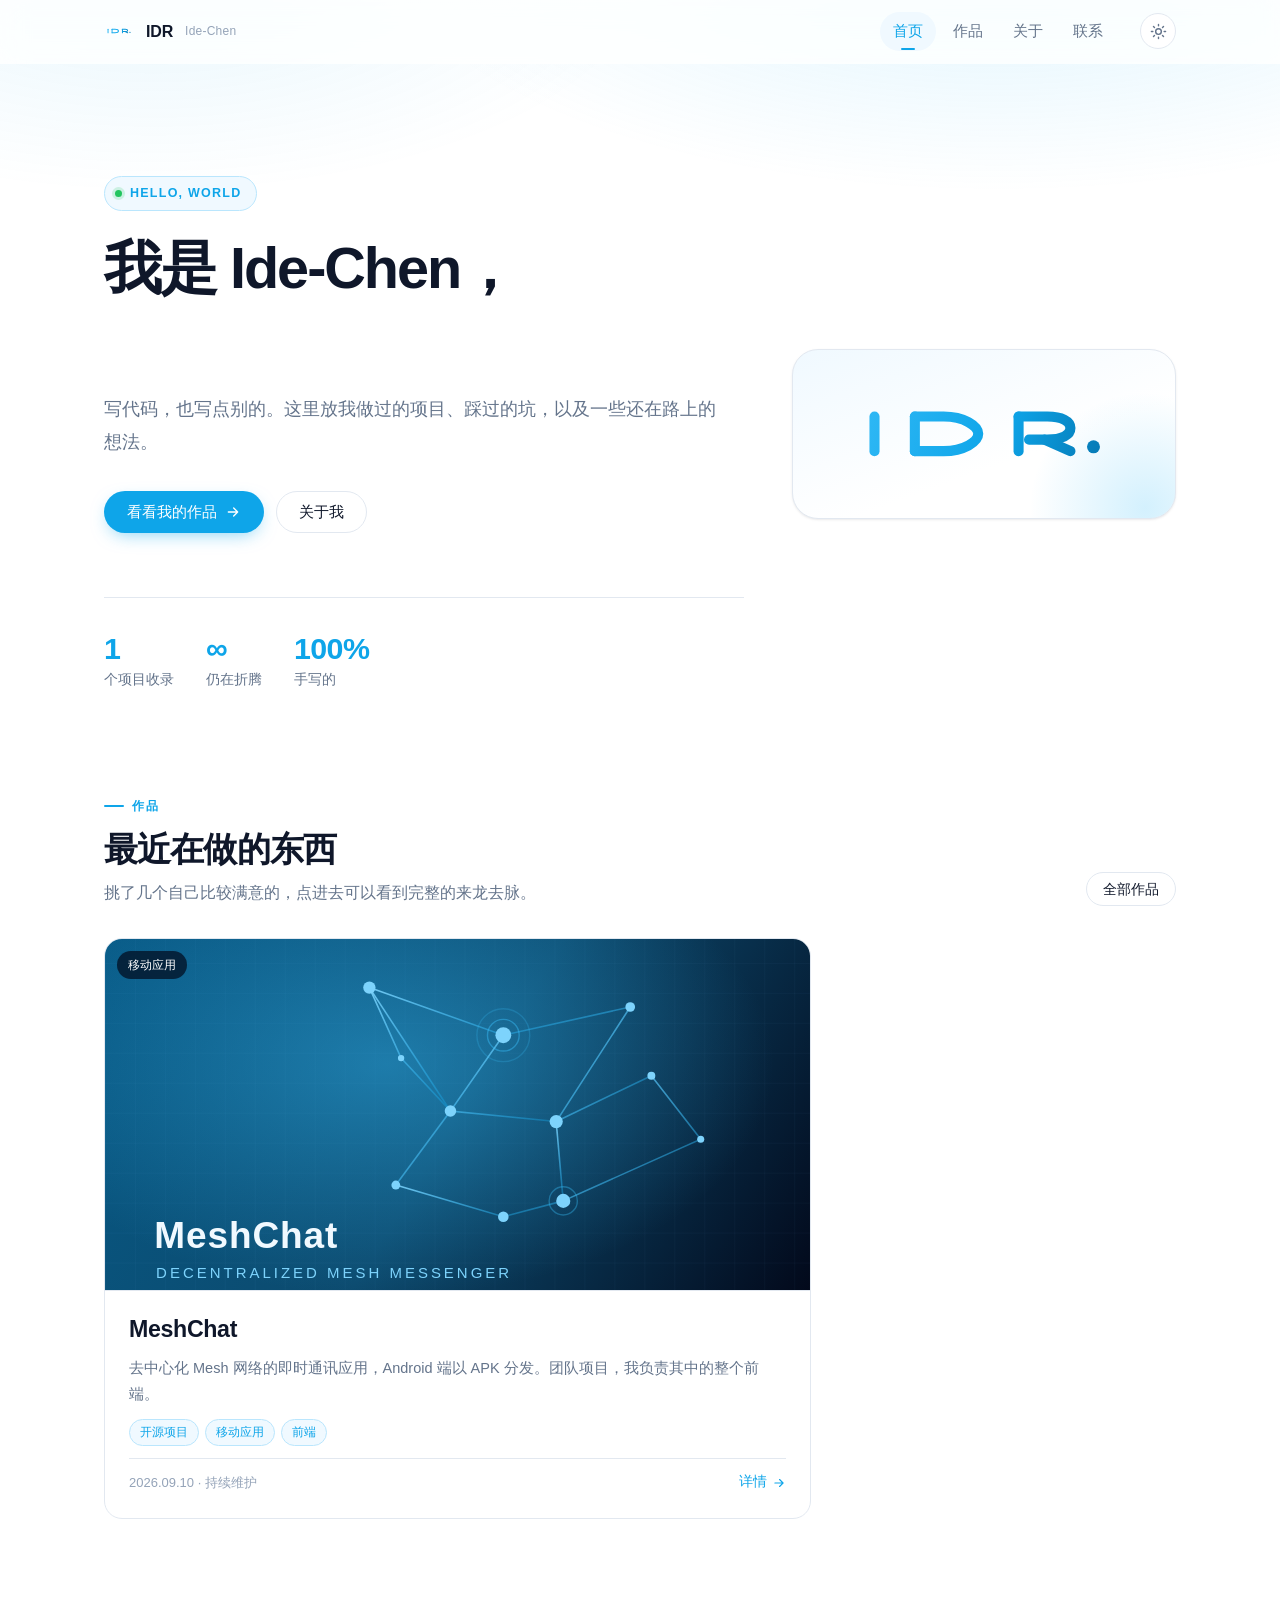
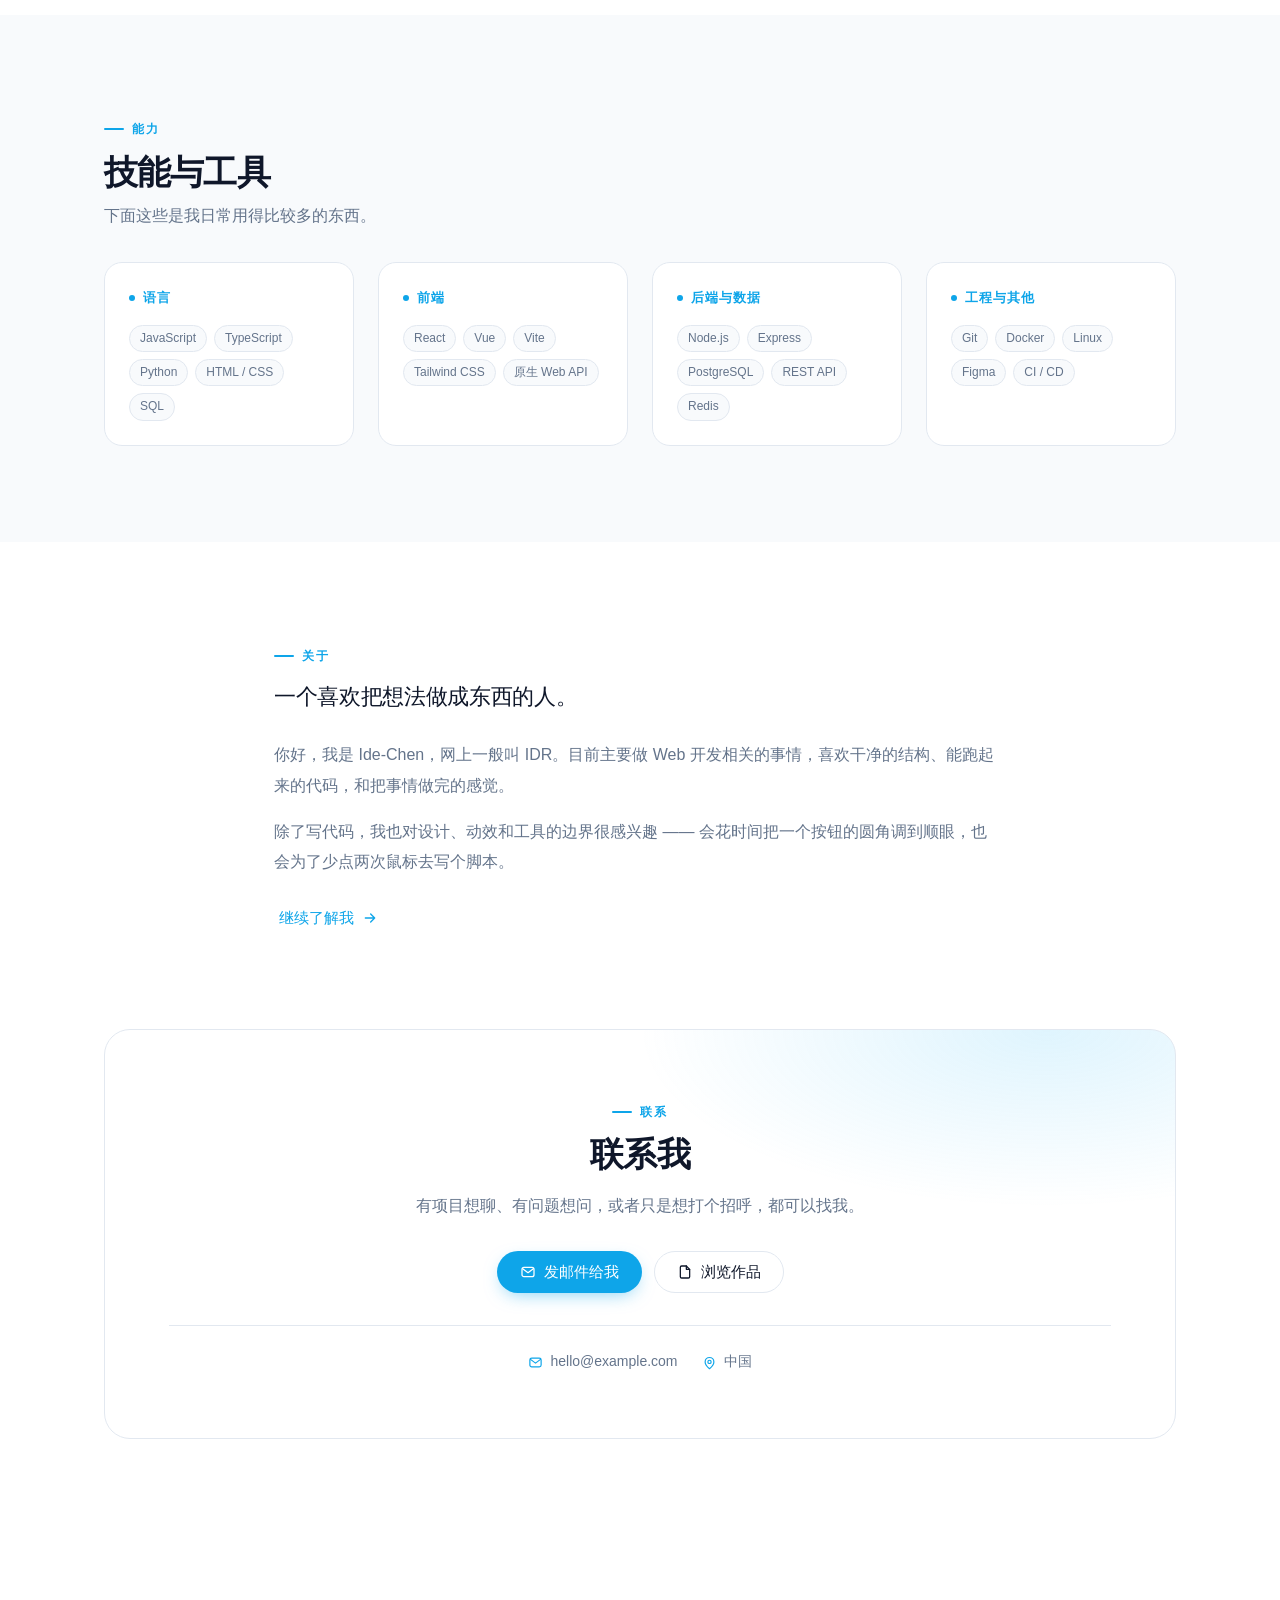
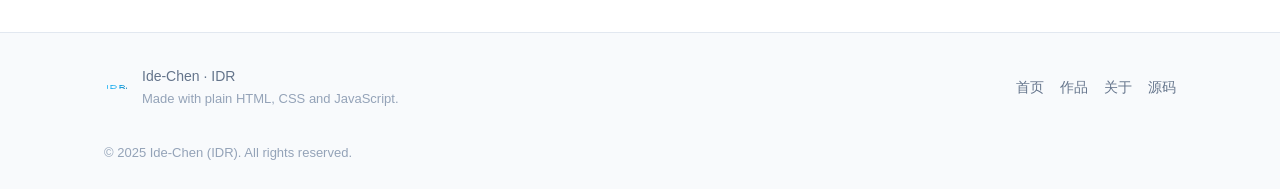
==== index.html @ fd85830f "初始化个人网站：天蓝简约风作品集 + 内容管理后台 站点结构 - 首页 / 作品列表 / 作品详情 / 关于 / 404 - 天蓝色主色，亮暗双主题，零依赖零构建  内容 - 收录作品：MeshCha" ====
<!DOCTYPE html>
<html lang="zh-CN" data-theme="light">
<head>
  <meta charset="UTF-8">
  <meta name="viewport" content="width=device-width, initial-scale=1, viewport-fit=cover">
  <title>Ide-Chen (IDR) · 开发者作品集</title>
  <meta name="description" content="Ide-Chen（代号 IDR）的个人作品集：Web 开发作品、开源项目与技术实验。">
  <meta name="author" content="Ide-Chen (IDR)">
  <meta name="theme-color" content="#ffffff">
  <link rel="icon" href="assets/img/favicon.svg" type="image/svg+xml">
  <link rel="apple-touch-icon" href="assets/img/favicon.svg">
  <link rel="stylesheet" href="assets/css/main.css">
  <script src="assets/js/theme-init.js"></script>
</head>
<body>
  <a class="skip-link" href="#main">跳到主要内容</a>

  <header data-idr-nav></header>

  <main id="main">
    <!-- ============================ 首屏 ============================ -->
    <section class="hero">
      <div class="container hero__grid">
        <div class="hero__inner">
          <div class="hero__kicker"><span class="dot"></span><span data-hero-kicker>HELLO, WORLD</span></div>
          <h1 class="hero__title" data-hero-title></h1>
          <p class="hero__subtitle" data-hero-subtitle></p>
          <div class="hero__cta" data-hero-cta></div>
          <div class="hero__stats" data-hero-stats></div>
        </div>
        <div class="hero__art" data-hero-art aria-hidden="true"></div>
      </div>
    </section>

    <!-- ============================ 精选作品 ============================ -->
    <section class="section" id="works" style="padding-top:0">
      <div class="container">
        <div class="section-head" data-reveal>
          <div class="section-head__text">
            <div class="section-kicker">作品</div>
            <h2 class="section-title">最近在做的东西</h2>
            <p class="section-subtitle">挑了几个自己比较满意的，点进去可以看到完整的来龙去脉。</p>
          </div>
          <a class="btn btn--ghost btn--sm" href="projects.html">全部作品</a>
        </div>
        <div class="grid grid--featured" data-featured-works>
          <div class="loading"><div class="spinner"></div>正在加载作品…</div>
        </div>
      </div>
    </section>

    <!-- ============================ 技能 ============================ -->
    <section class="section section--subtle" id="skills">
      <div class="container">
        <div class="section-head" data-reveal>
          <div class="section-head__text">
            <div class="section-kicker">能力</div>
            <h2 class="section-title" data-skills-title>技能与工具</h2>
            <p class="section-subtitle" data-skills-subtitle></p>
          </div>
        </div>
        <div class="skills" data-skills></div>
      </div>
    </section>

    <!-- ============================ 关于摘要 ============================ -->
    <section class="section" id="about">
      <div class="container container--narrow">
        <div data-reveal>
          <div class="section-kicker">关于</div>
          <p class="about-lead" data-about-lead></p>
          <div class="prose-block" data-about-text></div>
        </div>
      </div>
    </section>

    <!-- ============================ 联系 ============================ -->
    <section class="section" id="contact" style="padding-top:0">
      <div class="container">
        <div class="contact" data-reveal>
          <div class="section-kicker" style="justify-content:center">联系</div>
          <h2 class="contact__title" data-contact-title>联系我</h2>
          <p class="contact__subtitle" data-contact-subtitle></p>
          <div class="contact__actions" data-contact-actions></div>
          <div class="socials" data-contact-socials></div>
          <div class="contact__meta" data-contact-meta></div>
        </div>
      </div>
    </section>
  </main>

  <footer data-idr-footer></footer>

  <script src="assets/js/markdown.js" defer></script>
  <script src="assets/js/store.js" defer></script>
  <script src="assets/js/ui.js" defer></script>
  <script src="assets/js/page-home.js" defer></script>
  <script src="assets/js/boot.js" defer></script>
</body>
</html>
---- assets/css/main.css ----
/* ==========================================================================
   IDR · Ide-Chen 个人站 — 核心设计系统
   主色：天蓝 (Sky)   风格：简约   主题：亮 / 暗
   ========================================================================== */

/* ------------------------------ 设计变量 ------------------------------ */
:root {
  /* 天蓝色板（主色） */
  --sky-50:  #f0f9ff;
  --sky-100: #e0f2fe;
  --sky-200: #bae6fd;
  --sky-300: #7dd3fc;
  --sky-400: #38bdf8;
  --sky-500: #0ea5e9;
  --sky-600: #0284c7;
  --sky-700: #0369a1;
  --sky-800: #075985;
  --sky-900: #0c4a6e;

  /* 中性色 */
  --slate-50:  #f8fafc;
  --slate-100: #f1f5f9;
  --slate-200: #e2e8f0;
  --slate-300: #cbd5e1;
  --slate-400: #94a3b8;
  --slate-500: #64748b;
  --slate-600: #475569;
  --slate-700: #334155;
  --slate-800: #1e293b;
  --slate-900: #0f172a;
  --slate-950: #020617;

  /* 语义化颜色 —— 亮色模式 */
  --primary:        var(--sky-500);
  --primary-hover:  var(--sky-600);
  --primary-soft:   var(--sky-50);
  --primary-border: var(--sky-200);

  --bg:             #ffffff;
  --bg-subtle:      var(--slate-50);
  --bg-muted:       var(--sky-50);
  --surface:        #ffffff;
  --surface-hover:  var(--slate-50);

  --text:           var(--slate-900);
  --text-muted:     var(--slate-500);
  --text-faint:     var(--slate-400);
  --text-invert:    #ffffff;

  --border:         var(--slate-200);
  --border-strong:  var(--slate-300);
  --border-accent:  var(--sky-200);

  --shadow-xs: 0 1px 2px rgba(15, 23, 42, 0.04);
  --shadow-sm: 0 1px 3px rgba(15, 23, 42, 0.06), 0 1px 2px rgba(15, 23, 42, 0.04);
  --shadow-md: 0 4px 16px -2px rgba(15, 23, 42, 0.08), 0 2px 6px -2px rgba(15, 23, 42, 0.05);
  --shadow-lg: 0 16px 40px -12px rgba(2, 132, 199, 0.18), 0 4px 12px -4px rgba(15, 23, 42, 0.06);
  --shadow-glow: 0 0 0 4px rgba(14, 165, 233, 0.14);

  --radius-sm: 8px;
  --radius:    12px;
  --radius-lg: 18px;
  --radius-xl: 26px;
  --radius-full: 999px;

  --space-1: 0.25rem;
  --space-2: 0.5rem;
  --space-3: 0.75rem;
  --space-4: 1rem;
  --space-5: 1.5rem;
  --space-6: 2rem;
  --space-7: 3rem;
  --space-8: 4rem;
  --space-9: 6rem;

  --font-sans: "Inter", -apple-system, BlinkMacSystemFont, "Segoe UI",
               "PingFang SC", "HarmonyOS Sans SC", "Microsoft YaHei UI",
               "Microsoft YaHei", "Hiragino Sans GB", sans-serif;
  --font-mono: "SFMono-Regular", "JetBrains Mono", Consolas, "Liberation Mono",
               Menlo, monospace;

  --container: 1120px;
  --container-narrow: 780px;

  --nav-height: 64px;
  --ease: cubic-bezier(0.4, 0, 0.2, 1);
  --ease-out: cubic-bezier(0.16, 1, 0.3, 1);
  --dur-fast: 140ms;
  --dur: 220ms;
  --dur-slow: 420ms;

  color-scheme: light;
}

/* 语义化颜色 —— 暗色模式 */
[data-theme="dark"] {
  --primary:        var(--sky-400);
  --primary-hover:  var(--sky-300);
  --primary-soft:   rgba(56, 189, 248, 0.10);
  --primary-border: rgba(56, 189, 248, 0.28);

  --bg:             var(--slate-950);
  --bg-subtle:      #0b1220;
  --bg-muted:       rgba(56, 189, 248, 0.06);
  --surface:        #0e1729;
  --surface-hover:  #14203a;

  --text:           #e8eef7;
  --text-muted:     #93a4bd;
  --text-faint:     #64748b;
  --text-invert:    var(--slate-950);

  --border:         #1e2b45;
  --border-strong:  #2b3a58;
  --border-accent:  rgba(56, 189, 248, 0.3);

  --shadow-xs: 0 1px 2px rgba(0, 0, 0, 0.4);
  --shadow-sm: 0 1px 3px rgba(0, 0, 0, 0.5);
  --shadow-md: 0 4px 20px -4px rgba(0, 0, 0, 0.6);
  --shadow-lg: 0 20px 50px -16px rgba(0, 0, 0, 0.75), 0 0 0 1px rgba(56, 189, 248, 0.06);
  --shadow-glow: 0 0 0 4px rgba(56, 189, 248, 0.18);

  color-scheme: dark;
}

/* ------------------------------ 基础重置 ------------------------------ */
*, *::before, *::after { box-sizing: border-box; }

html {
  -webkit-text-size-adjust: 100%;
  scroll-behavior: smooth;
  scroll-padding-top: calc(var(--nav-height) + var(--space-5));
}

body {
  margin: 0;
  font-family: var(--font-sans);
  font-size: 16px;
  line-height: 1.7;
  color: var(--text);
  background: var(--bg);
  -webkit-font-smoothing: antialiased;
  -moz-osx-font-smoothing: grayscale;
  transition: background-color var(--dur) var(--ease), color var(--dur) var(--ease);
  overflow-wrap: break-word;
}

/* 天蓝色氛围光，非常淡，只在亮色模式的页面顶部 */
body::before {
  content: "";
  position: fixed;
  inset: 0 0 auto 0;
  height: 620px;
  pointer-events: none;
  z-index: 0;
  background:
    radial-gradient(900px 380px at 78% -12%, rgba(56, 189, 248, 0.18), transparent 70%),
    radial-gradient(700px 320px at 12% -6%, rgba(14, 165, 233, 0.10), transparent 72%);
  transition: opacity var(--dur-slow) var(--ease);
}
[data-theme="dark"] body::before {
  background:
    radial-gradient(900px 380px at 78% -12%, rgba(56, 189, 248, 0.16), transparent 70%),
    radial-gradient(700px 320px at 12% -6%, rgba(2, 132, 199, 0.14), transparent 72%);
}

h1, h2, h3, h4, h5, h6 {
  margin: 0;
  line-height: 1.25;
  font-weight: 650;
  letter-spacing: -0.015em;
}
p { margin: 0; }
ul, ol { margin: 0; padding: 0; }
li { list-style: none; }
img, svg, video { max-width: 100%; display: block; }
a { color: var(--primary); text-decoration: none; transition: color var(--dur-fast) var(--ease); }
a:hover { color: var(--primary-hover); }
button, input, textarea, select { font: inherit; color: inherit; }
button { cursor: pointer; }
hr { border: 0; border-top: 1px solid var(--border); margin: var(--space-6) 0; }

::selection { background: var(--sky-200); color: var(--slate-900); }
[data-theme="dark"] ::selection { background: var(--sky-700); color: #fff; }

:focus-visible {
  outline: 2px solid var(--primary);
  outline-offset: 3px;
  border-radius: 4px;
}

/* 可访问性：仅屏幕阅读器可见 */
.sr-only {
  position: absolute; width: 1px; height: 1px;
  padding: 0; margin: -1px; overflow: hidden;
  clip: rect(0 0 0 0); white-space: nowrap; border: 0;
}

/* 跳转到主内容 */
.skip-link {
  position: absolute; top: -100px; left: var(--space-4);
  z-index: 200; padding: var(--space-2) var(--space-4);
  background: var(--primary); color: #fff;
  border-radius: var(--radius-sm); font-size: 14px;
}
.skip-link:focus { top: var(--space-3); color: #fff; }

/* ------------------------------ 布局 ------------------------------ */
.container {
  width: 100%;
  max-width: var(--container);
  margin-inline: auto;
  padding-inline: var(--space-5);
  position: relative;
  z-index: 1;
}
.container--narrow { max-width: var(--container-narrow); }

.section { padding-block: var(--space-9); }
.section--tight { padding-block: var(--space-7); }
.section--subtle { background: var(--bg-subtle); }

.section-head {
  display: flex;
  align-items: flex-end;
  justify-content: space-between;
  gap: var(--space-5);
  margin-bottom: var(--space-6);
  flex-wrap: wrap;
}
.section-head__text { max-width: 620px; }
.section-title {
  font-size: clamp(1.6rem, 3.2vw, 2.15rem);
  letter-spacing: -0.025em;
}
.section-subtitle {
  margin-top: var(--space-2);
  color: var(--text-muted);
  font-size: 1rem;
}
.section-kicker {
  display: inline-flex;
  align-items: center;
  gap: var(--space-2);
  font-size: 12px;
  font-weight: 600;
  letter-spacing: 0.14em;
  text-transform: uppercase;
  color: var(--primary);
  margin-bottom: var(--space-3);
}
.section-kicker::before {
  content: "";
  width: 20px; height: 2px;
  background: var(--primary);
  border-radius: 2px;
}

/* ------------------------------ 顶部导航 ------------------------------ */
.nav {
  position: sticky;
  top: 0;
  z-index: 100;
  height: var(--nav-height);
  display: flex;
  align-items: center;
  background: color-mix(in srgb, var(--bg) 82%, transparent);
  backdrop-filter: saturate(180%) blur(14px);
  -webkit-backdrop-filter: saturate(180%) blur(14px);
  border-bottom: 1px solid transparent;
  transition: border-color var(--dur) var(--ease), background-color var(--dur) var(--ease);
}
.nav.is-scrolled { border-bottom-color: var(--border); }

.nav__inner {
  width: 100%;
  max-width: var(--container);
  margin-inline: auto;
  padding-inline: var(--space-5);
  display: flex;
  align-items: center;
  gap: var(--space-5);
}

.brand {
  display: inline-flex;
  align-items: center;
  gap: var(--space-3);
  color: var(--text);
  font-weight: 650;
  letter-spacing: -0.01em;
  flex-shrink: 0;
}
.brand:hover { color: var(--text); }
.brand__mark {
  width: 30px; height: 30px;
  flex-shrink: 0;
  transition: transform var(--dur) var(--ease-out);
}
.brand:hover .brand__mark { transform: rotate(-6deg) scale(1.06); }
.brand__name { font-size: 16px; }
.brand__sub {
  font-size: 12px;
  font-weight: 500;
  color: var(--text-faint);
  letter-spacing: 0.02em;
}
@media (max-width: 560px) { .brand__sub { display: none; } }

.nav__links {
  display: flex;
  align-items: center;
  gap: var(--space-1);
  margin-left: auto;
}
.nav__link {
  position: relative;
  padding: 7px 13px;
  border-radius: var(--radius-full);
  font-size: 14.5px;
  font-weight: 500;
  color: var(--text-muted);
  transition: color var(--dur-fast) var(--ease), background-color var(--dur-fast) var(--ease);
  white-space: nowrap;
}
.nav__link:hover { color: var(--text); background: var(--surface-hover); }
.nav__link.is-active { color: var(--primary); background: var(--primary-soft); }
.nav__link.is-active::after {
  content: "";
  position: absolute;
  left: 50%; bottom: 1px;
  transform: translateX(-50%);
  width: 14px; height: 2px;
  border-radius: 2px;
  background: var(--primary);
}

.nav__actions { display: flex; align-items: center; gap: var(--space-2); }

/* 主题切换按钮 */
.theme-toggle {
  width: 36px; height: 36px;
  display: grid;
  place-items: center;
  border: 1px solid var(--border);
  border-radius: var(--radius-full);
  background: var(--surface);
  color: var(--text-muted);
  transition: all var(--dur) var(--ease);
  flex-shrink: 0;
}
.theme-toggle:hover {
  color: var(--primary);
  border-color: var(--primary-border);
  background: var(--primary-soft);
}
.theme-toggle svg { width: 17px; height: 17px; }
.theme-toggle .icon-moon { display: none; }
.theme-toggle .icon-sun  { display: block; }
[data-theme="dark"] .theme-toggle .icon-moon { display: block; }
[data-theme="dark"] .theme-toggle .icon-sun  { display: none; }

/* 移动端菜单按钮 */
.nav__burger {
  display: none;
  width: 36px; height: 36px;
  border: 1px solid var(--border);
  border-radius: var(--radius-sm);
  background: var(--surface);
  color: var(--text-muted);
  place-items: center;
}
.nav__burger svg { width: 18px; height: 18px; }

@media (max-width: 860px) {
  .nav__burger { display: grid; }
  .nav__links {
    position: fixed;
    inset: var(--nav-height) 0 auto 0;
    flex-direction: column;
    align-items: stretch;
    gap: 2px;
    margin: 0;
    padding: var(--space-4) var(--space-5) var(--space-5);
    background: var(--bg);
    border-bottom: 1px solid var(--border);
    box-shadow: var(--shadow-md);
    transform: translateY(-8px);
    opacity: 0;
    pointer-events: none;
    transition: opacity var(--dur) var(--ease), transform var(--dur) var(--ease);
  }
  .nav__links.is-open { opacity: 1; transform: translateY(0); pointer-events: auto; }
  .nav__link { padding: 12px 14px; border-radius: var(--radius); font-size: 16px; }
  .nav__link.is-active::after { display: none; }
}

/* ------------------------------ 按钮 ------------------------------ */
.btn {
  display: inline-flex;
  align-items: center;
  justify-content: center;
  gap: var(--space-2);
  padding: 11px 22px;
  border: 1px solid transparent;
  border-radius: var(--radius-full);
  font-size: 15px;
  font-weight: 550;
  line-height: 1.2;
  text-align: center;
  white-space: nowrap;
  transition: all var(--dur) var(--ease);
}
.btn svg { width: 16px; height: 16px; flex-shrink: 0; }
.btn:active { transform: translateY(1px) scale(0.99); }

.btn--primary {
  background: var(--primary);
  color: #fff;
  box-shadow: 0 6px 18px -6px rgba(14, 165, 233, 0.55);
}
.btn--primary:hover {
  background: var(--primary-hover);
  color: #fff;
  box-shadow: 0 10px 24px -8px rgba(14, 165, 233, 0.65);
  transform: translateY(-1px);
}
[data-theme="dark"] .btn--primary { color: var(--slate-950); }
[data-theme="dark"] .btn--primary:hover { color: var(--slate-950); }

.btn--ghost {
  background: var(--surface);
  color: var(--text);
  border-color: var(--border);
}
.btn--ghost:hover {
  border-color: var(--primary-border);
  background: var(--primary-soft);
  color: var(--primary);
  transform: translateY(-1px);
}

.btn--text {
  padding: 6px 4px;
  background: none;
  color: var(--primary);
  font-weight: 550;
}
.btn--text:hover { gap: var(--space-3); color: var(--primary-hover); }

.btn--sm { padding: 8px 16px; font-size: 14px; }
.btn--danger { background: #ef4444; color: #fff; }
.btn--danger:hover { background: #dc2626; color: #fff; }
.btn[disabled] { opacity: 0.5; pointer-events: none; }

/* ------------------------------ 首屏 Hero ------------------------------ */
.hero {
  position: relative;
  padding-top: clamp(3.5rem, 9vw, 7rem);
  padding-bottom: clamp(3rem, 8vw, 6rem);
}
.hero__inner { max-width: 780px; }
.hero__kicker {
  display: inline-flex;
  align-items: center;
  gap: var(--space-2);
  padding: 6px 14px 6px 10px;
  border: 1px solid var(--primary-border);
  border-radius: var(--radius-full);
  background: var(--primary-soft);
  color: var(--primary);
  font-size: 12.5px;
  font-weight: 600;
  letter-spacing: 0.1em;
  margin-bottom: var(--space-5);
}
.hero__kicker .dot {
  width: 7px; height: 7px;
  border-radius: 50%;
  background: #22c55e;
  box-shadow: 0 0 0 3px rgba(34, 197, 94, 0.18);
  animation: pulse-dot 2.4s var(--ease) infinite;
}
@keyframes pulse-dot {
  0%, 100% { box-shadow: 0 0 0 3px rgba(34, 197, 94, 0.18); }
  50%      { box-shadow: 0 0 0 6px rgba(34, 197, 94, 0.05); }
}

.hero__title {
  font-size: clamp(2.1rem, 6vw, 3.6rem);
  line-height: 1.16;
  letter-spacing: -0.035em;
  font-weight: 700;
}
.hero__title .accent {
  background: linear-gradient(100deg, var(--sky-400), var(--sky-600));
  -webkit-background-clip: text;
  background-clip: text;
  color: transparent;
}
[data-theme="dark"] .hero__title .accent {
  background: linear-gradient(100deg, var(--sky-300), var(--sky-500));
  -webkit-background-clip: text;
  background-clip: text;
}
.hero__subtitle {
  margin-top: var(--space-5);
  font-size: clamp(1rem, 1.6vw, 1.125rem);
  color: var(--text-muted);
  max-width: 620px;
  line-height: 1.85;
}
.hero__cta {
  display: flex;
  flex-wrap: wrap;
  gap: var(--space-3);
  margin-top: var(--space-6);
}
.hero__stats {
  display: flex;
  flex-wrap: wrap;
  gap: var(--space-6);
  margin-top: var(--space-8);
  padding-top: var(--space-6);
  border-top: 1px solid var(--border);
}
.stat__value {
  font-size: clamp(1.5rem, 3vw, 1.9rem);
  font-weight: 700;
  letter-spacing: -0.02em;
  color: var(--primary);
  line-height: 1.2;
  font-variant-numeric: tabular-nums;
}
.stat__label {
  font-size: 13.5px;
  color: var(--text-muted);
  margin-top: 2px;
}

/* Hero 右侧：大 Logo 展示 */
.hero__grid {
  display: grid;
  grid-template-columns: minmax(0, 1.25fr) minmax(0, 0.75fr);
  gap: var(--space-7);
  align-items: center;
}
@media (max-width: 980px) {
  .hero__grid { grid-template-columns: 1fr; gap: var(--space-6); }
}
.hero__art {
  display: grid;
  place-items: center;
  padding: var(--space-6);
  border: 1px solid var(--border);
  border-radius: var(--radius-xl);
  background:
    linear-gradient(160deg, var(--primary-soft), transparent 62%),
    var(--surface);
  box-shadow: var(--shadow-sm);
  position: relative;
  overflow: hidden;
}
.hero__art::after {
  content: "";
  position: absolute;
  width: 240px; height: 240px;
  right: -90px; bottom: -110px;
  border-radius: 50%;
  background: radial-gradient(circle, rgba(56, 189, 248, 0.22), transparent 68%);
  pointer-events: none;
}
.hero__art svg { width: 100%; max-width: 300px; height: auto; position: relative; z-index: 1; }

/* Logo 描边绘制动画 */
.logo-draw [data-draw] {
  stroke-dasharray: var(--len, 120);
  stroke-dashoffset: var(--len, 120);
  animation: draw-line 900ms var(--ease-out) forwards;
}
.logo-draw [data-draw="1"] { animation-delay: 60ms; }
.logo-draw [data-draw="2"] { animation-delay: 200ms; }
.logo-draw [data-draw="3"] { animation-delay: 380ms; }
.logo-draw [data-draw="4"] { animation-delay: 560ms; }
.logo-draw [data-draw="5"] { animation-delay: 700ms; }
.logo-draw [data-draw="6"] { animation-delay: 820ms; }
.logo-draw [data-dot] { opacity: 0; animation: fade-in 420ms var(--ease) 1000ms forwards; }
@keyframes draw-line { to { stroke-dashoffset: 0; } }
@keyframes fade-in { to { opacity: 1; } }
.logo-draw.is-static [data-draw] { stroke-dashoffset: 0; animation: none; }
.logo-draw.is-static [data-dot] { opacity: 1; animation: none; }

/* ------------------------------ 项目卡片 ------------------------------ */
.grid {
  display: grid;
  gap: var(--space-5);
  grid-template-columns: repeat(auto-fill, minmax(310px, 1fr));
}
.grid--2 { grid-template-columns: repeat(auto-fill, minmax(360px, 1fr)); }

.card {
  display: flex;
  flex-direction: column;
  border: 1px solid var(--border);
  border-radius: var(--radius-lg);
  background: var(--surface);
  overflow: hidden;
  transition: transform var(--dur) var(--ease-out),
              box-shadow var(--dur) var(--ease-out),
              border-color var(--dur) var(--ease);
}
.card:hover {
  transform: translateY(-4px);
  border-color: var(--primary-border);
  box-shadow: var(--shadow-lg);
}
.card__media {
  position: relative;
  display: block;
  aspect-ratio: 16 / 10;
  background: var(--bg-muted);
  overflow: hidden;
  border-bottom: 1px solid var(--border);
}
.card__media img {
  width: 100%; height: 100%;
  object-fit: cover;
  transition: transform var(--dur-slow) var(--ease-out);
}
.card:hover .card__media img { transform: scale(1.04); }
.card__badge {
  position: absolute;
  top: var(--space-3); left: var(--space-3);
  padding: 4px 11px;
  border-radius: var(--radius-full);
  background: color-mix(in srgb, var(--slate-950) 68%, transparent);
  backdrop-filter: blur(8px);
  color: #fff;
  font-size: 12px;
  font-weight: 550;
  letter-spacing: 0.01em;
}
.card__body {
  padding: var(--space-5);
  display: flex;
  flex-direction: column;
  flex: 1;
  gap: var(--space-3);
}
.card__title {
  font-size: 1.18rem;
  letter-spacing: -0.015em;
  transition: color var(--dur-fast) var(--ease);
}
.card:hover .card__title { color: var(--primary); }
.card__excerpt {
  color: var(--text-muted);
  font-size: 14.5px;
  line-height: 1.75;
  flex: 1;
  display: -webkit-box;
  -webkit-line-clamp: 3;
  -webkit-box-orient: vertical;
  overflow: hidden;
}
.card__foot {
  display: flex;
  align-items: center;
  justify-content: space-between;
  gap: var(--space-3);
  padding-top: var(--space-3);
  border-top: 1px solid var(--border);
  font-size: 13px;
  color: var(--text-faint);
}
.card__more {
  display: inline-flex;
  align-items: center;
  gap: 5px;
  color: var(--primary);
  font-weight: 550;
  font-size: 13.5px;
}
.card__more svg { width: 14px; height: 14px; transition: transform var(--dur) var(--ease); }
.card:hover .card__more svg { transform: translateX(3px); }

/* 标签 */
.tags { display: flex; flex-wrap: wrap; gap: 6px; }
.tag {
  display: inline-flex;
  align-items: center;
  padding: 3px 10px;
  border: 1px solid var(--border-accent);
  border-radius: var(--radius-full);
  background: var(--primary-soft);
  color: var(--primary);
  font-size: 12px;
  font-weight: 500;
  line-height: 1.6;
  white-space: nowrap;
}
.tag--plain {
  background: var(--bg-subtle);
  border-color: var(--border);
  color: var(--text-muted);
}

/* 首页精选：第一个大一点 */
.grid--featured > .card:first-child { grid-column: span 2; }
.grid--featured > .card:first-child .card__media { aspect-ratio: 16 / 8; }
.grid--featured > .card:first-child .card__title { font-size: 1.45rem; }
.grid--featured > .card:first-child .card__excerpt { -webkit-line-clamp: 2; }
@media (max-width: 720px) { .grid--featured > .card:first-child { grid-column: span 1; } }

/* ------------------------------ 筛选工具栏 ------------------------------ */
.toolbar {
  display: flex;
  flex-wrap: wrap;
  align-items: center;
  gap: var(--space-3);
  margin-bottom: var(--space-5);
}
.search {
  position: relative;
  flex: 1;
  min-width: 220px;
  max-width: 340px;
}
.search svg {
  position: absolute;
  left: 13px; top: 50%;
  transform: translateY(-50%);
  width: 16px; height: 16px;
  color: var(--text-faint);
  pointer-events: none;
}
.search input {
  width: 100%;
  padding: 10px 14px 10px 38px;
  border: 1px solid var(--border);
  border-radius: var(--radius-full);
  background: var(--surface);
  font-size: 14.5px;
  transition: border-color var(--dur-fast) var(--ease), box-shadow var(--dur-fast) var(--ease);
}
.search input::placeholder { color: var(--text-faint); }
.search input:focus {
  outline: none;
  border-color: var(--primary);
  box-shadow: var(--shadow-glow);
}

.filters { display: flex; flex-wrap: wrap; gap: var(--space-2); }
.chip {
  padding: 7px 15px;
  border: 1px solid var(--border);
  border-radius: var(--radius-full);
  background: var(--surface);
  color: var(--text-muted);
  font-size: 13.5px;
  font-weight: 500;
  transition: all var(--dur-fast) var(--ease);
}
.chip:hover { color: var(--text); border-color: var(--border-strong); }
.chip.is-active {
  background: var(--primary);
  border-color: var(--primary);
  color: #fff;
}
[data-theme="dark"] .chip.is-active { color: var(--slate-950); }

.result-count {
  margin-left: auto;
  font-size: 13.5px;
  color: var(--text-faint);
  font-variant-numeric: tabular-nums;
}

/* 空状态 */
.empty {
  padding: var(--space-9) var(--space-5);
  text-align: center;
  color: var(--text-muted);
  border: 1px dashed var(--border-strong);
  border-radius: var(--radius-lg);
  background: var(--bg-subtle);
}
.empty svg { width: 40px; height: 40px; margin: 0 auto var(--space-4); color: var(--text-faint); }
.empty h3 { font-size: 1.05rem; margin-bottom: var(--space-2); }
.empty p { font-size: 14.5px; }

/* ------------------------------ 关于 / 技能 ------------------------------ */
.about-lead {
  font-size: clamp(1.1rem, 2.2vw, 1.4rem);
  line-height: 1.7;
  color: var(--text);
  font-weight: 500;
  letter-spacing: -0.015em;
  max-width: 720px;
}
.prose-block { margin-top: var(--space-5); max-width: 720px; }
.prose-block p { color: var(--text-muted); margin-bottom: var(--space-4); line-height: 1.9; }
.prose-block p:last-child { margin-bottom: 0; }

.timeline { position: relative; padding-left: var(--space-6); margin-top: var(--space-6); }
.timeline::before {
  content: "";
  position: absolute;
  left: 5px; top: 8px; bottom: 8px;
  width: 2px;
  background: linear-gradient(var(--primary), var(--border));
  border-radius: 2px;
}
.timeline__item { position: relative; padding-bottom: var(--space-6); }
.timeline__item:last-child { padding-bottom: 0; }
.timeline__item::before {
  content: "";
  position: absolute;
  left: calc(-1 * var(--space-6) + 1px);
  top: 9px;
  width: 10px; height: 10px;
  border-radius: 50%;
  background: var(--bg);
  border: 2px solid var(--primary);
}
.timeline__period {
  font-size: 12.5px;
  font-weight: 600;
  letter-spacing: 0.06em;
  color: var(--primary);
  text-transform: uppercase;
}
.timeline__title { font-size: 1.05rem; margin-top: 3px; }
.timeline__desc { color: var(--text-muted); font-size: 14.5px; margin-top: var(--space-2); }

.skills {
  display: grid;
  gap: var(--space-5);
  grid-template-columns: repeat(auto-fit, minmax(230px, 1fr));
}
.skill-group {
  padding: var(--space-5);
  border: 1px solid var(--border);
  border-radius: var(--radius-lg);
  background: var(--surface);
  transition: border-color var(--dur) var(--ease), transform var(--dur) var(--ease-out);
}
.skill-group:hover { border-color: var(--primary-border); transform: translateY(-2px); }
.skill-group__name {
  font-size: 13px;
  font-weight: 650;
  letter-spacing: 0.08em;
  text-transform: uppercase;
  color: var(--primary);
  margin-bottom: var(--space-4);
  display: flex;
  align-items: center;
  gap: var(--space-2);
}
.skill-group__name::before {
  content: "";
  width: 6px; height: 6px;
  border-radius: 50%;
  background: var(--primary);
}
.skill-list { display: flex; flex-wrap: wrap; gap: 7px; }

/* ------------------------------ 联系区 ------------------------------ */
.contact {
  position: relative;
  padding: clamp(2.5rem, 6vw, 4rem);
  border: 1px solid var(--border);
  border-radius: var(--radius-xl);
  background:
    radial-gradient(600px 260px at 88% 0%, rgba(56, 189, 248, 0.16), transparent 68%),
    var(--surface);
  overflow: hidden;
  text-align: center;
}
.contact__title { font-size: clamp(1.5rem, 3.4vw, 2.1rem); letter-spacing: -0.025em; }
.contact__subtitle {
  margin: var(--space-4) auto 0;
  max-width: 520px;
  color: var(--text-muted);
}
.contact__actions {
  display: flex;
  flex-wrap: wrap;
  justify-content: center;
  gap: var(--space-3);
  margin-top: var(--space-6);
}
.contact__meta {
  display: flex;
  flex-wrap: wrap;
  justify-content: center;
  gap: var(--space-5);
  margin-top: var(--space-6);
  padding-top: var(--space-5);
  border-top: 1px solid var(--border);
  font-size: 14px;
  color: var(--text-muted);
}
.contact__meta span { display: inline-flex; align-items: center; gap: 7px; }
.contact__meta svg { width: 15px; height: 15px; color: var(--primary); }

.socials { display: flex; flex-wrap: wrap; gap: var(--space-2); justify-content: center; }
.social-link {
  display: inline-flex;
  align-items: center;
  gap: 7px;
  padding: 8px 15px;
  border: 1px solid var(--border);
  border-radius: var(--radius-full);
  background: var(--surface);
  color: var(--text-muted);
  font-size: 14px;
  font-weight: 500;
  transition: all var(--dur-fast) var(--ease);
}
.social-link:hover {
  color: var(--primary);
  border-color: var(--primary-border);
  background: var(--primary-soft);
  transform: translateY(-1px);
}
.social-link svg { width: 15px; height: 15px; }

/* ------------------------------ 页脚 ------------------------------ */
.footer {
  margin-top: var(--space-9);
  border-top: 1px solid var(--border);
  background: var(--bg-subtle);
}
.footer__inner {
  display: flex;
  flex-wrap: wrap;
  align-items: center;
  justify-content: space-between;
  gap: var(--space-4);
  padding-block: var(--space-6);
  font-size: 14px;
  color: var(--text-muted);
}
.footer__brand { display: flex; align-items: center; gap: var(--space-3); }
.footer__brand svg { width: 26px; height: 26px; }
.footer__note { font-size: 13px; color: var(--text-faint); }
.footer__links { display: flex; gap: var(--space-4); }
.footer__links a { color: var(--text-muted); font-size: 14px; }
.footer__links a:hover { color: var(--primary); }

/* ------------------------------ 内页页头 ------------------------------ */
.page-head {
  padding-top: clamp(2.5rem, 6vw, 4.5rem);
  padding-bottom: var(--space-6);
}
.page-head__title {
  font-size: clamp(1.9rem, 4.6vw, 2.8rem);
  letter-spacing: -0.03em;
}
.page-head__subtitle {
  margin-top: var(--space-4);
  color: var(--text-muted);
  max-width: 640px;
  font-size: 1.02rem;
  line-height: 1.85;
}

/* 面包屑 */
.breadcrumb {
  display: flex;
  align-items: center;
  flex-wrap: wrap;
  gap: var(--space-2);
  font-size: 13.5px;
  color: var(--text-faint);
  margin-bottom: var(--space-5);
}
.breadcrumb a { color: var(--text-muted); }
.breadcrumb a:hover { color: var(--primary); }
.breadcrumb svg { width: 13px; height: 13px; opacity: 0.6; }

/* ------------------------------ 作品详情 ------------------------------ */
.detail-hero { margin-bottom: var(--space-7); }
.detail-cover {
  border: 1px solid var(--border);
  border-radius: var(--radius-xl);
  overflow: hidden;
  background: var(--bg-muted);
  box-shadow: var(--shadow-md);
}
.detail-cover img { width: 100%; height: auto; }

.detail-layout {
  display: grid;
  grid-template-columns: minmax(0, 1fr) 288px;
  gap: var(--space-8);
  align-items: start;
}
@media (max-width: 940px) {
  .detail-layout { grid-template-columns: 1fr; gap: var(--space-7); }
  /* 两栏塌成单栏后，侧栏会排到正文下方。
     如果还保持 sticky，它会随滚动钉在屏幕顶部、盖住正文，手机上很难看，
     所以这里必须取消粘附，让它回归普通文档流。 */
  .sidebar { position: static; top: auto; }
}

.detail-title {
  font-size: clamp(1.8rem, 4.4vw, 2.6rem);
  letter-spacing: -0.03em;
}
.detail-summary {
  margin-top: var(--space-4);
  font-size: 1.06rem;
  line-height: 1.85;
  color: var(--text-muted);
  max-width: 700px;
}
.detail-meta-inline {
  display: flex;
  flex-wrap: wrap;
  gap: var(--space-4);
  margin-top: var(--space-5);
  font-size: 14px;
  color: var(--text-faint);
}
.detail-meta-inline span { display: inline-flex; align-items: center; gap: 6px; }
.detail-meta-inline svg { width: 14px; height: 14px; }

.detail-body { margin-top: var(--space-7); }

/* 侧栏 */
.sidebar { position: sticky; top: calc(var(--nav-height) + var(--space-5)); display: grid; gap: var(--space-4); }
.sidebar__card {
  padding: var(--space-5);
  border: 1px solid var(--border);
  border-radius: var(--radius-lg);
  background: var(--surface);
}
.sidebar__title {
  font-size: 12.5px;
  font-weight: 650;
  letter-spacing: 0.1em;
  text-transform: uppercase;
  color: var(--text-faint);
  margin-bottom: var(--space-4);
}
.meta-list { display: grid; gap: var(--space-3); }
.meta-list__row { display: flex; justify-content: space-between; gap: var(--space-4); font-size: 14px; }
.meta-list__key { color: var(--text-muted); flex-shrink: 0; }
.meta-list__val { color: var(--text); font-weight: 500; text-align: right; }

.link-stack { display: grid; gap: var(--space-2); }
.link-item {
  display: flex;
  align-items: center;
  gap: var(--space-3);
  padding: 11px 14px;
  border: 1px solid var(--border);
  border-radius: var(--radius);
  background: var(--bg-subtle);
  color: var(--text);
  font-size: 14.5px;
  font-weight: 500;
  transition: all var(--dur-fast) var(--ease);
}
.link-item:hover {
  border-color: var(--primary-border);
  background: var(--primary-soft);
  color: var(--primary);
  transform: translateX(2px);
}
.link-item svg { width: 16px; height: 16px; flex-shrink: 0; color: var(--primary); }
.link-item .arrow { margin-left: auto; opacity: 0.5; }

.highlight-list { display: grid; gap: var(--space-3); }
.highlight-list li {
  display: flex;
  gap: var(--space-3);
  font-size: 14.5px;
  line-height: 1.7;
  color: var(--text-muted);
}
.highlight-list svg {
  width: 17px; height: 17px;
  flex-shrink: 0;
  margin-top: 4px;
  color: var(--primary);
}

/* 上一篇 / 下一篇 */
.prevnext {
  display: grid;
  grid-template-columns: repeat(auto-fit, minmax(240px, 1fr));
  gap: var(--space-4);
  margin-top: var(--space-8);
  padding-top: var(--space-6);
  border-top: 1px solid var(--border);
}
.prevnext__item {
  padding: var(--space-4) var(--space-5);
  border: 1px solid var(--border);
  border-radius: var(--radius-lg);
  background: var(--surface);
  transition: all var(--dur) var(--ease);
}
.prevnext__item:hover {
  border-color: var(--primary-border);
  background: var(--primary-soft);
  transform: translateY(-2px);
}
.prevnext__label {
  font-size: 12px;
  font-weight: 600;
  letter-spacing: 0.08em;
  text-transform: uppercase;
  color: var(--text-faint);
  display: flex;
  align-items: center;
  gap: 6px;
}
.prevnext__item:hover .prevnext__label { color: var(--primary); }
.prevnext__title { margin-top: var(--space-2); font-size: 1rem; color: var(--text); font-weight: 550; }
.prevnext__item--next { text-align: right; }
.prevnext__item--next .prevnext__label { justify-content: flex-end; }

/* ------------------------------ Markdown 正文 ------------------------------ */
.prose { font-size: 16.5px; line-height: 1.9; color: var(--text-muted); }
.prose > * + * { margin-top: var(--space-5); }
.prose h2 {
  font-size: 1.45rem;
  color: var(--text);
  letter-spacing: -0.02em;
  margin-top: var(--space-7);
  padding-bottom: var(--space-3);
  border-bottom: 1px solid var(--border);
}
.prose h3 { font-size: 1.15rem; color: var(--text); margin-top: var(--space-6); }
.prose h4 { font-size: 1rem; color: var(--text); margin-top: var(--space-5); }
.prose strong { color: var(--text); font-weight: 650; }
.prose a { font-weight: 500; border-bottom: 1px solid var(--primary-border); }
.prose a:hover { border-bottom-color: var(--primary); }
.prose ul, .prose ol { padding-left: var(--space-5); }
.prose ul li { list-style: none; position: relative; padding-left: var(--space-5); margin-top: var(--space-3); }
.prose ul li::before {
  content: "";
  position: absolute;
  left: 0; top: 0.72em;
  width: 6px; height: 6px;
  border-radius: 50%;
  background: var(--primary);
  opacity: 0.7;
}
.prose ol { counter-reset: li; }
.prose ol li {
  list-style: none;
  position: relative;
  padding-left: var(--space-6);
  margin-top: var(--space-3);
  counter-increment: li;
}
.prose ol li::before {
  content: counter(li);
  position: absolute;
  left: 0; top: 0.15em;
  min-width: 22px; height: 22px;
  display: grid;
  place-items: center;
  border-radius: 50%;
  background: var(--primary-soft);
  color: var(--primary);
  font-size: 12.5px;
  font-weight: 650;
}
.prose blockquote {
  padding: var(--space-4) var(--space-5);
  border-left: 3px solid var(--primary);
  border-radius: 0 var(--radius) var(--radius) 0;
  background: var(--primary-soft);
  color: var(--text);
  font-style: normal;
}
.prose blockquote p { margin: 0; }
.prose code {
  font-family: var(--font-mono);
  font-size: 0.875em;
  padding: 2px 6px;
  border-radius: 6px;
  background: var(--bg-muted);
  border: 1px solid var(--border);
  color: var(--primary);
}
.prose pre {
  padding: var(--space-5);
  border-radius: var(--radius);
  border: 1px solid var(--border);
  background: var(--slate-950);
  overflow-x: auto;
  font-size: 14px;
  line-height: 1.7;
  position: relative;
}
[data-theme="dark"] .prose pre { background: #060c1a; }
.prose pre code {
  background: none;
  border: 0;
  padding: 0;
  color: #cbd5e1;
  font-size: 14px;
}
.prose pre .tok-key { color: #7dd3fc; }
.prose pre .tok-str { color: #86efac; }
.prose pre .tok-com { color: #64748b; font-style: italic; }
.prose pre .tok-num { color: #fdba74; }
.prose img {
  border-radius: var(--radius);
  border: 1px solid var(--border);
  width: 100%;
}
.prose table { width: 100%; border-collapse: collapse; font-size: 14.5px; display: block; overflow-x: auto; }
.prose th, .prose td { padding: 10px 14px; border: 1px solid var(--border); text-align: left; }
.prose th { background: var(--bg-subtle); color: var(--text); font-weight: 600; }

/* ------------------------------ 通用小组件 ------------------------------ */
.notice {
  display: flex;
  gap: var(--space-3);
  padding: var(--space-4) var(--space-5);
  border: 1px solid var(--border-accent);
  border-radius: var(--radius);
  background: var(--primary-soft);
  font-size: 14.5px;
  color: var(--text);
  line-height: 1.7;
}
.notice svg { width: 18px; height: 18px; flex-shrink: 0; margin-top: 3px; color: var(--primary); }

.divider { height: 1px; background: var(--border); border: 0; margin: 0; }

.loading {
  padding: var(--space-9);
  text-align: center;
  color: var(--text-faint);
  font-size: 14.5px;
}
.spinner {
  width: 26px; height: 26px;
  margin: 0 auto var(--space-4);
  border: 2.5px solid var(--border);
  border-top-color: var(--primary);
  border-radius: 50%;
  animation: spin 720ms linear infinite;
}
@keyframes spin { to { transform: rotate(360deg); } }

/* 滚动进入动画 */
[data-reveal] {
  opacity: 0;
  transform: translateY(18px);
  transition: opacity 620ms var(--ease-out), transform 620ms var(--ease-out);
  will-change: opacity, transform;
}
[data-reveal].is-visible { opacity: 1; transform: none; }

/* 主题切换时的临时过渡抑制 */
.theme-transitioning * { transition: none !important; }

/* 减少动效偏好 */
@media (prefers-reduced-motion: reduce) {
  html { scroll-behavior: auto; }
  *, *::before, *::after {
    animation-duration: 0.01ms !important;
    animation-iteration-count: 1 !important;
    transition-duration: 0.01ms !important;
  }
  [data-reveal] { opacity: 1; transform: none; }
  .logo-draw [data-draw] { stroke-dashoffset: 0 !important; }
  .logo-draw [data-dot] { opacity: 1 !important; }
}

/* 打印 */
@media print {
  .nav, .footer, .theme-toggle, .prevnext { display: none !important; }
  body::before { display: none; }
  body { background: #fff; color: #000; }
}
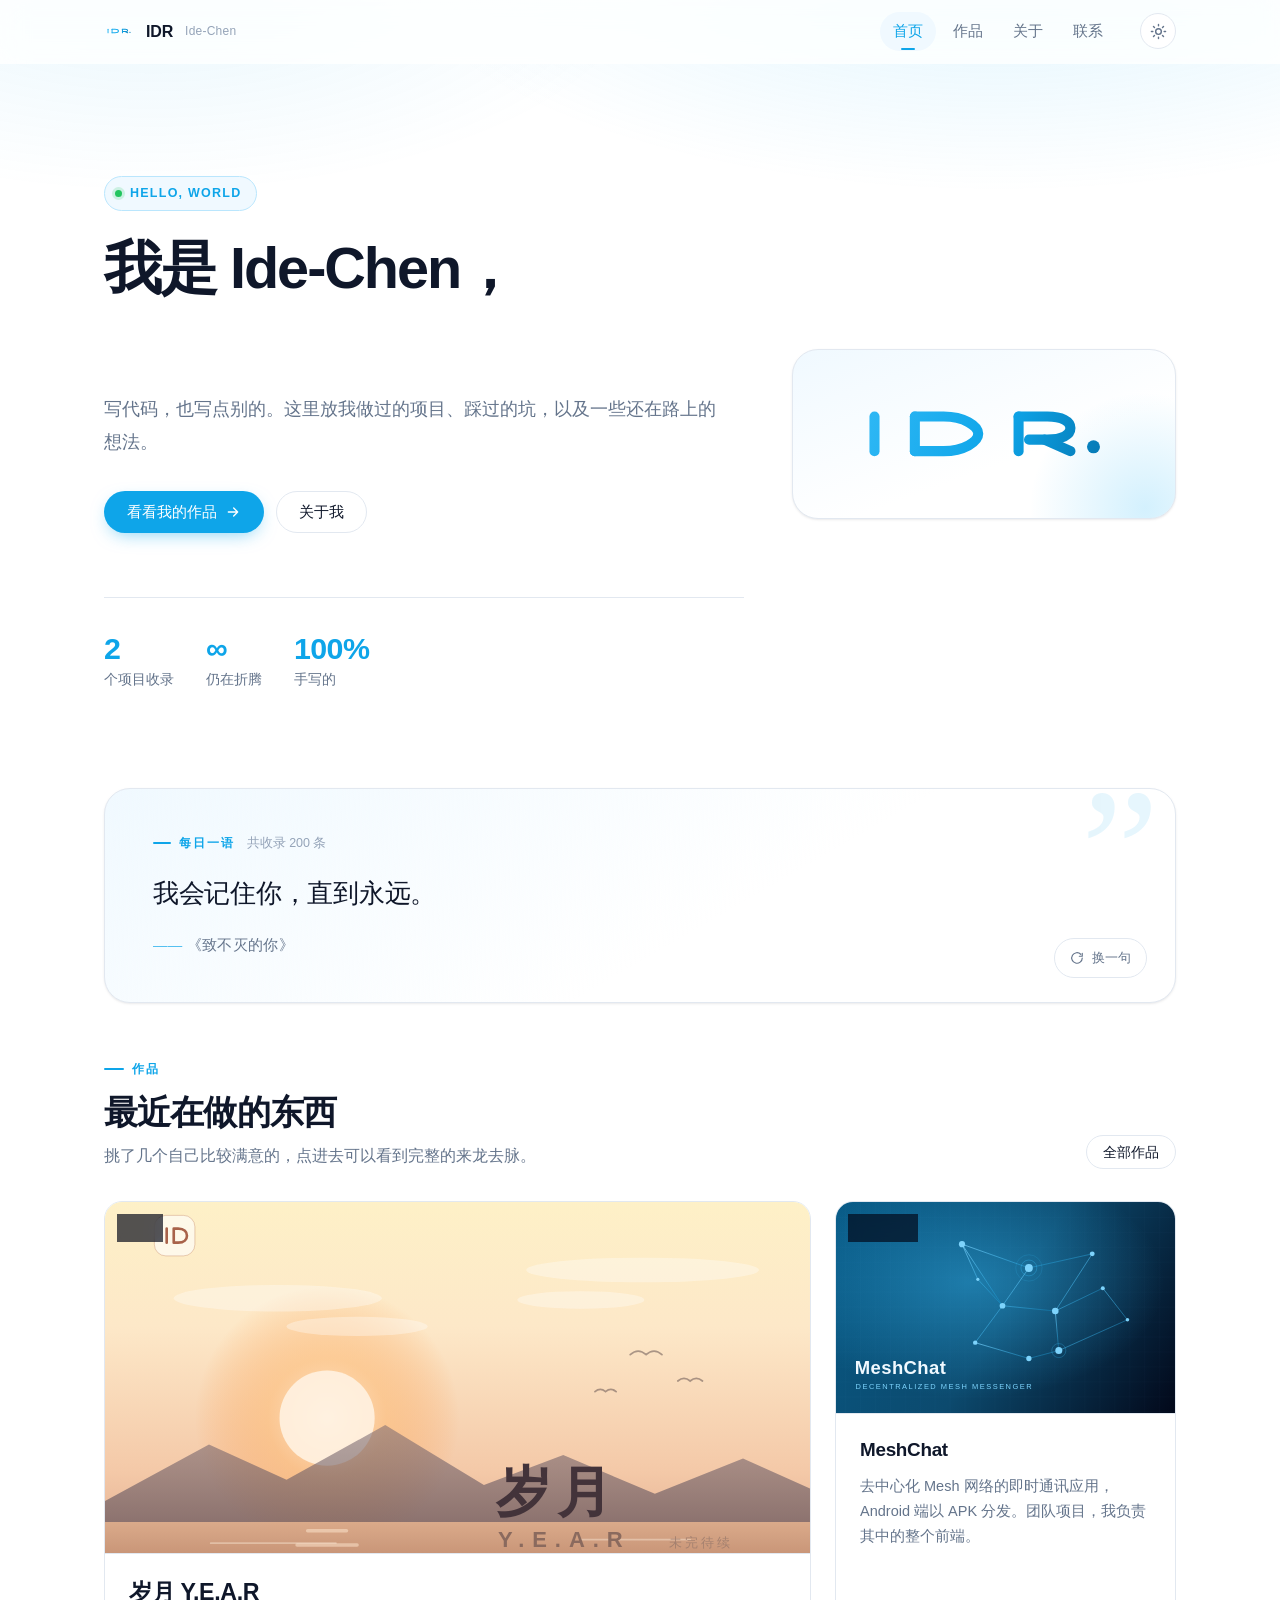
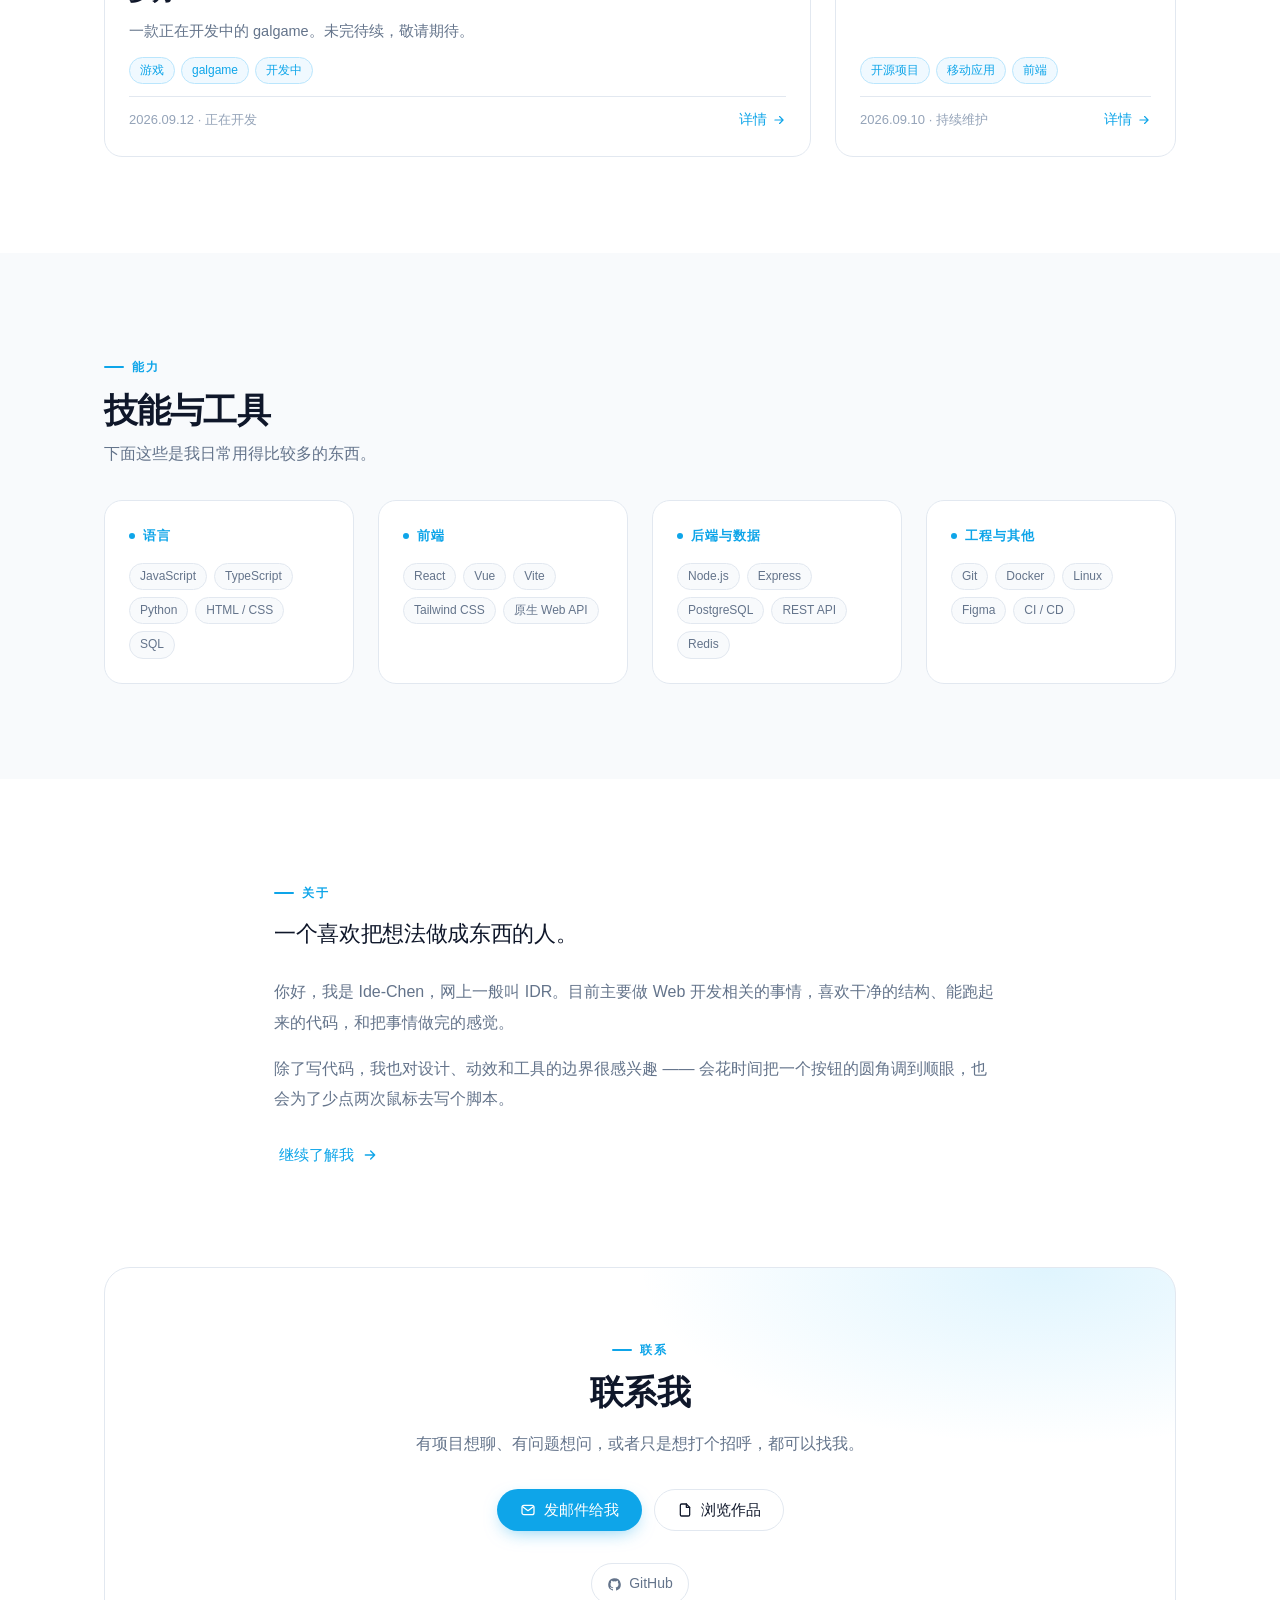
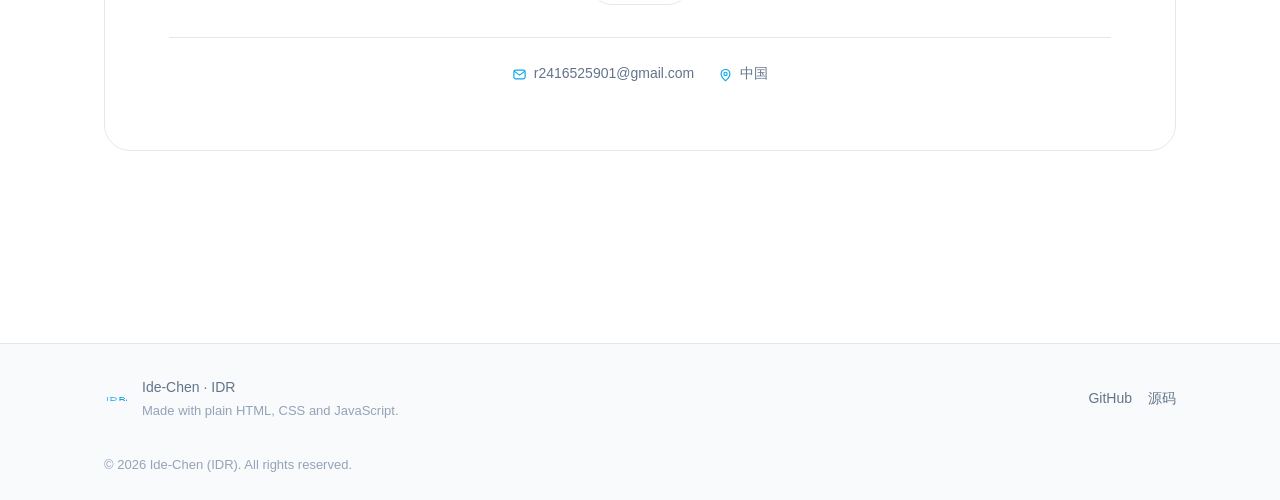
==== commit b16d8d46: "新增「每日一语」：200 条语录，每次刷新随机展示 内容 - 收录 200 条，来自 68 个作品：日漫 / 国漫 / 国内小说（古典 + 网络） - 数据独立成 assets/data/quotes" ====
--- a/index.html
+++ b/index.html
@@ -29,6 +29,29 @@
           <div class="hero__stats" data-hero-stats></div>
         </div>
         <div class="hero__art" data-hero-art aria-hidden="true"></div>
+      </div>
+    </section>
+
+    <!-- ============================ 每日一语 ============================ -->
+    <section class="section section--tight" id="daily" style="padding-top:0">
+      <div class="container">
+        <div class="quote-card" data-daily-quote hidden>
+          <span class="quote-card__mark" aria-hidden="true">”</span>
+          <div class="quote-card__head">
+            <span class="quote-card__label">每日一语</span>
+            <span class="quote-card__count" data-quote-count></span>
+          </div>
+          <blockquote class="quote-card__body">
+            <p class="quote-card__text" data-quote-text></p>
+            <footer class="quote-card__source" data-quote-source></footer>
+            <!-- 完整格式（语录---《出处》）供复制与无障碍读取 -->
+            <span class="sr-only" data-quote-full></span>
+          </blockquote>
+          <button class="quote-card__refresh" type="button" data-quote-refresh title="换一句">
+            <span class="quote-card__refresh-icon" data-quote-icon></span>
+            换一句
+          </button>
+        </div>
       </div>
     </section>
 
@@ -94,6 +117,7 @@
   <script src="assets/js/markdown.js" defer></script>
   <script src="assets/js/store.js" defer></script>
   <script src="assets/js/ui.js" defer></script>
+  <script src="assets/js/quote-card.js" defer></script>
   <script src="assets/js/page-home.js" defer></script>
   <script src="assets/js/boot.js" defer></script>
 </body>
--- a/assets/css/main.css
+++ b/assets/css/main.css
@@ -1221,6 +1221,148 @@
 .prose th, .prose td { padding: 10px 14px; border: 1px solid var(--border); text-align: left; }
 .prose th { background: var(--bg-subtle); color: var(--text); font-weight: 600; }
 
+/* ------------------------------ 每日一语 ------------------------------ */
+.quote-card {
+  position: relative;
+  padding: clamp(1.75rem, 4vw, 2.75rem) clamp(1.5rem, 4vw, 3rem);
+  border: 1px solid var(--border);
+  border-radius: var(--radius-xl);
+  background:
+    linear-gradient(150deg, var(--primary-soft), transparent 58%),
+    var(--surface);
+  box-shadow: var(--shadow-sm);
+  overflow: hidden;
+  transition: opacity var(--dur) var(--ease), transform var(--dur) var(--ease);
+}
+.quote-card[hidden] { display: none; }
+
+/* 内容换句时的轻微淡出 */
+.quote-card.is-swapping { opacity: 0.35; transform: translateY(2px); }
+
+/* 右上角巨大的引号水印 */
+.quote-card__mark {
+  position: absolute;
+  top: -1.6rem;
+  right: 1rem;
+  font-family: Georgia, "Times New Roman", serif;
+  font-size: clamp(7rem, 16vw, 11rem);
+  line-height: 1;
+  color: var(--primary);
+  opacity: 0.10;
+  pointer-events: none;
+  user-select: none;
+}
+[data-theme="dark"] .quote-card__mark { opacity: 0.16; }
+
+.quote-card__head {
+  display: flex;
+  align-items: center;
+  gap: var(--space-3);
+  margin-bottom: var(--space-4);
+  position: relative;
+  z-index: 1;
+}
+.quote-card__label {
+  display: inline-flex;
+  align-items: center;
+  gap: var(--space-2);
+  font-size: 12px;
+  font-weight: 650;
+  letter-spacing: 0.16em;
+  text-transform: uppercase;
+  color: var(--primary);
+}
+.quote-card__label::before {
+  content: "";
+  width: 18px;
+  height: 2px;
+  border-radius: 2px;
+  background: var(--primary);
+}
+.quote-card__count {
+  font-size: 12.5px;
+  color: var(--text-faint);
+  font-variant-numeric: tabular-nums;
+}
+
+.quote-card__body { margin: 0; position: relative; z-index: 1; }
+
+.quote-card__text {
+  font-size: clamp(1.15rem, 2.7vw, 1.6rem);
+  line-height: 1.85;
+  font-weight: 500;
+  letter-spacing: -0.01em;
+  color: var(--text);
+  max-width: 46em;
+  /* 中文语录用衬线体更有「文字感」，西文回退到无衬线 */
+  font-family: Georgia, "Songti SC", "Source Han Serif SC", "Noto Serif SC",
+               "STSong", "SimSun", var(--font-sans);
+}
+
+.quote-card__source {
+  margin-top: var(--space-4);
+  font-size: 14.5px;
+  color: var(--text-muted);
+  letter-spacing: 0.02em;
+}
+.quote-card__source::before {
+  content: "—— ";
+  color: var(--primary);
+  opacity: 0.7;
+}
+
+.quote-card__refresh {
+  position: absolute;
+  right: clamp(1rem, 3vw, 1.75rem);
+  bottom: clamp(1rem, 3vw, 1.5rem);
+  z-index: 2;
+  display: inline-flex;
+  align-items: center;
+  gap: var(--space-2);
+  padding: 8px 15px;
+  border: 1px solid var(--border);
+  border-radius: var(--radius-full);
+  background: var(--surface);
+  color: var(--text-muted);
+  font-size: 13px;
+  font-weight: 500;
+  transition: all var(--dur-fast) var(--ease);
+}
+.quote-card__refresh:hover {
+  color: var(--primary);
+  border-color: var(--primary-border);
+  background: var(--primary-soft);
+  transform: translateY(-1px);
+}
+.quote-card__refresh-icon {
+  display: inline-grid;
+  place-items: center;
+  width: 14px;
+  height: 14px;
+}
+.quote-card__refresh-icon svg { width: 14px; height: 14px; }
+.quote-card__refresh.is-spin .quote-card__refresh-icon {
+  animation: quote-spin 480ms var(--ease-out);
+}
+@keyframes quote-spin {
+  from { transform: rotate(0deg); }
+  to   { transform: rotate(360deg); }
+}
+
+@media (max-width: 620px) {
+  /* 窄屏把按钮从绝对定位改为跟随内容，避免压住语录文字 */
+  .quote-card__refresh {
+    position: static;
+    margin-top: var(--space-5);
+  }
+  .quote-card__mark { top: -1rem; right: 0.5rem; }
+}
+
+@media (prefers-reduced-motion: reduce) {
+  .quote-card.is-swapping { opacity: 1; transform: none; }
+  .quote-card__refresh.is-spin .quote-card__refresh-icon { animation: none; }
+}
+
 /* ------------------------------ 通用小组件 ------------------------------ */
 .notice {
   display: flex;
